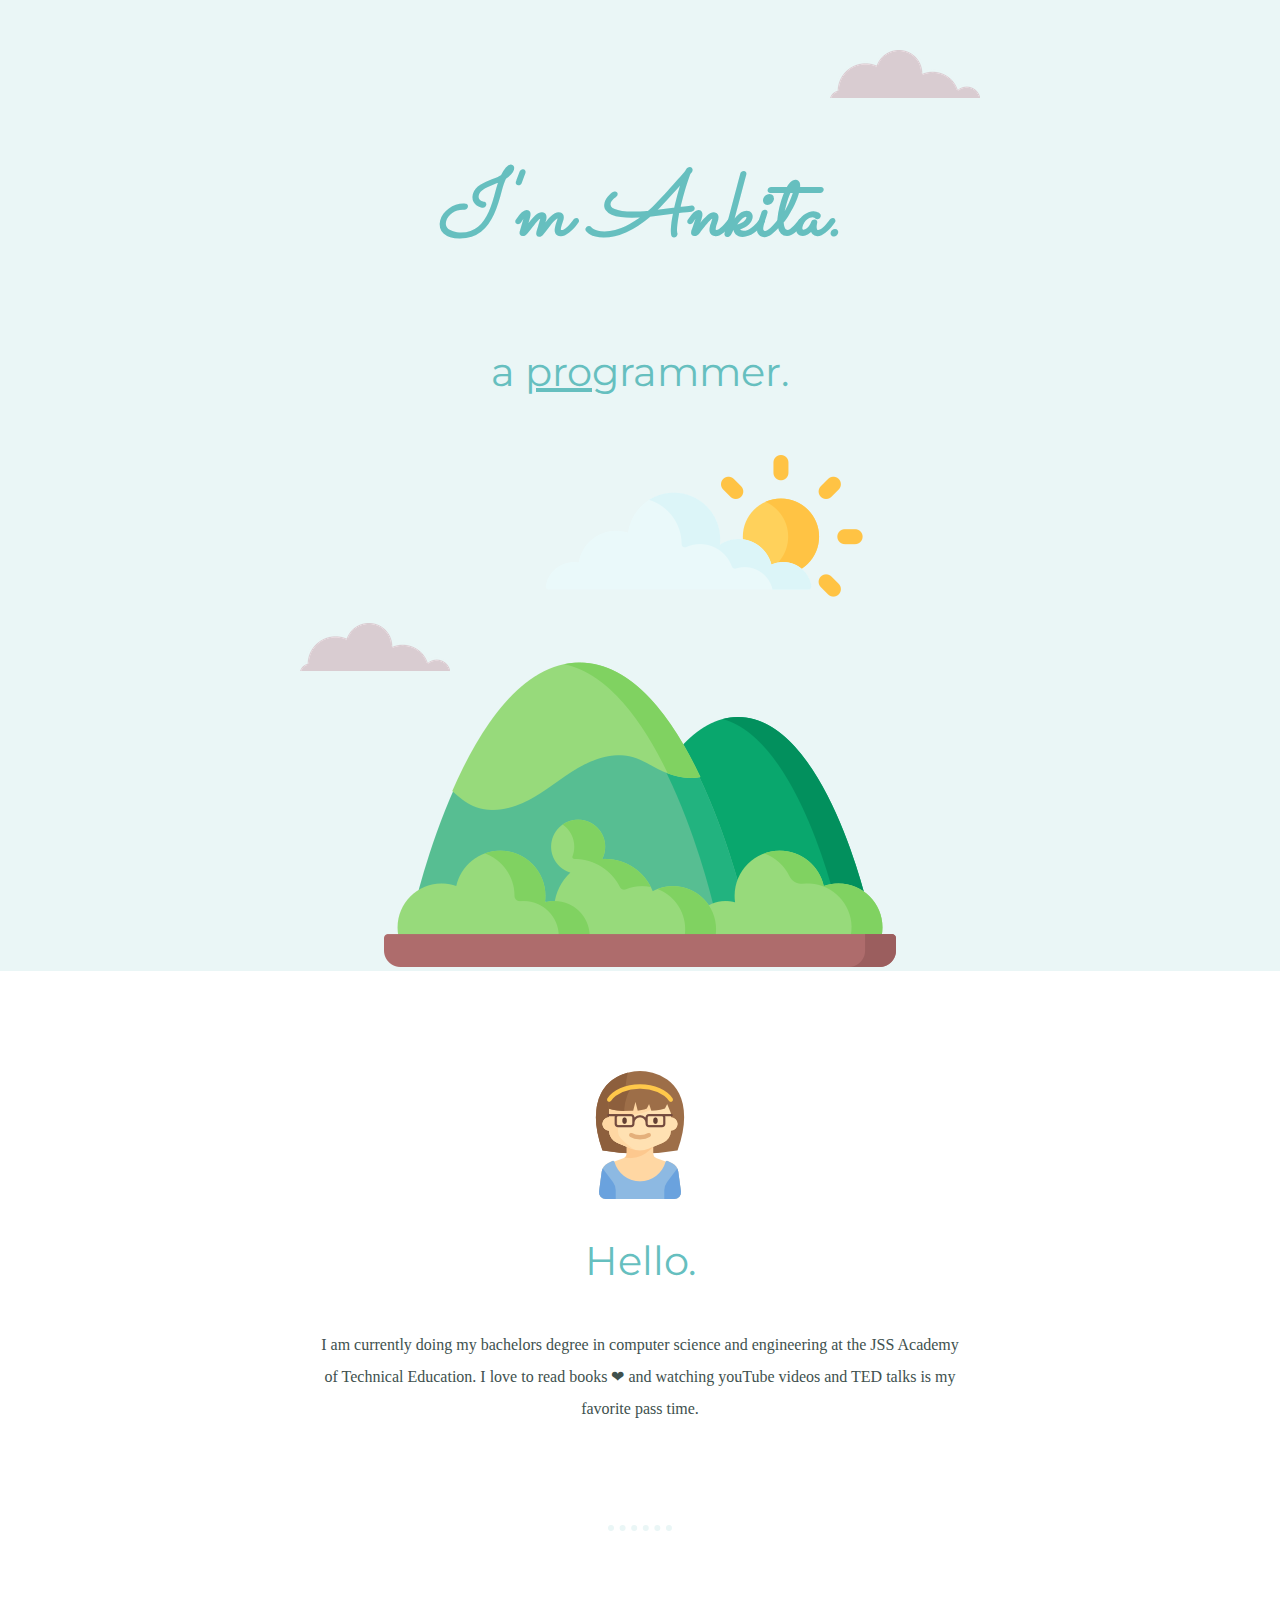
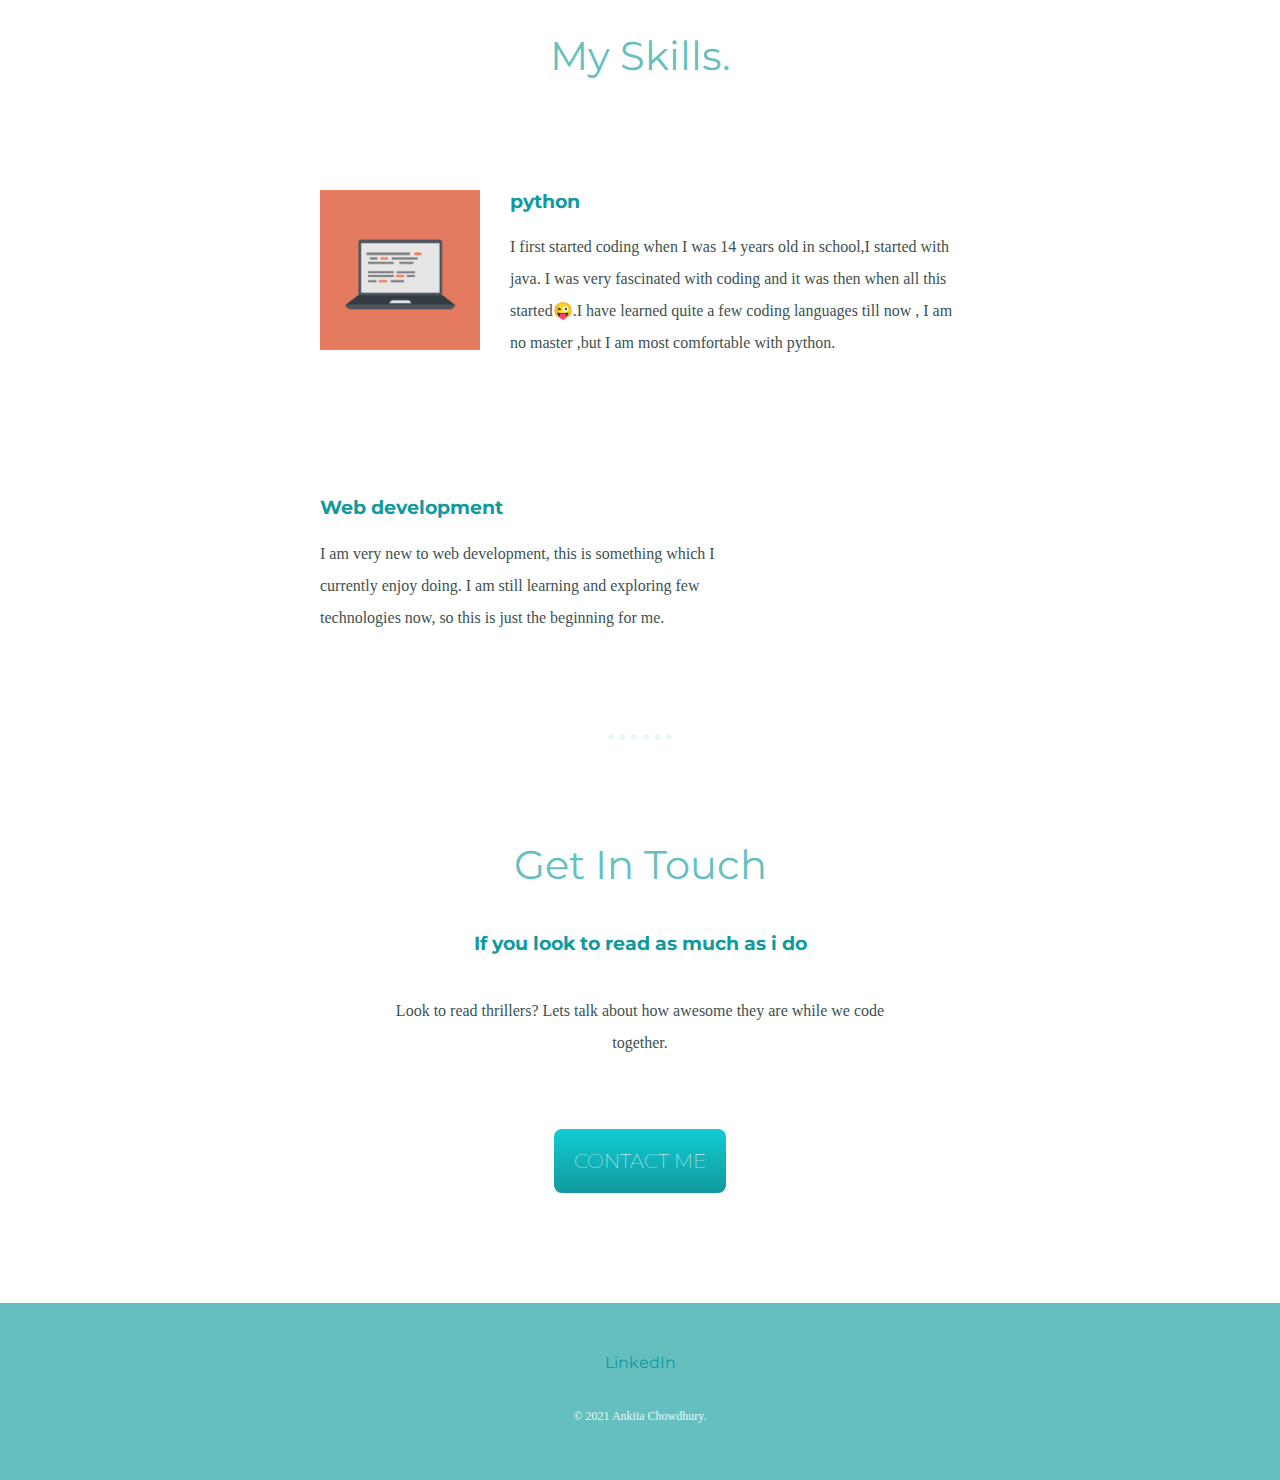
==== index.html @ fbf55fbf "Add initial MySite files" ====
<!DOCTYPE html>
<html lang="en">
<head>
    <meta charset="UTF-8">
    <meta http-equiv="X-UA-Compatible" content="IE=edge">
    <meta name="viewport" content="width=device-width, initial-scale=1.0">
    <link rel="preconnect" href="https://fonts.googleapis.com">
    <link rel="preconnect" href="https://fonts.gstatic.com" crossorigin>
    <link href="https://fonts.googleapis.com/css2?family=Montserrat&family=Sacramento&display=swap" rel="stylesheet">
    <title>Ankita Chowdhury</title>
    <link rel="stylesheet" href="css/styles.css">
    <link rel="icon" href="favicon.ico">
</head>
<body>
    <div class="top-container">
        <img class = "top-cloud"src="images/cloud.png" alt="cloud-img">
        <h1><em>I'm Ankita.</em></h1>
        <p><h2 style="font-weight: normal;">a <span class="pro">pro</span>grammer.</h2></p>
        <img class = "bottom-cloud" src="images/cloud.png" alt="cloud-img">
        <img src="images/mountain1.png" alt="mountain-img">
    </div>
    <div class="mid-container">
        <div class="profile">
            <img class = "profile-img" src="images/girl.png" alt="profile-img">
            <h2>Hello.</h2>
            <p>I am currently doing my bachelors degree in computer science and engineering at the JSS Academy of Technical Education.
                I love to read books ❤ and watching youTube videos and TED talks is my favorite pass time.</p>
          </div>
          <hr>
          <div class="skills">
            <h2>My Skills.</h2>
            <div class="skill-row"> 
              <img class="code-img" src="images/computer.png" alt="">
              <h3>python</h3>
              <p>I first started coding when I was 14 years old in school,I started with java.
                I was very fascinated with coding and it was then when all this started😜.I have learned quite a few coding languages till
                now , I am no master ,but  I am most comfortable with python.
              </p>
            </div>
            <div class="skill-row">
              <img  src="" alt="">
              <iframe class="webdev-img" src="https://giphy.com/embed/juua9i2c2fA0AIp2iq" width="280" height="200" frameBorder="0" class="giphy-embed" ></iframe>
              <h3>Web development </h3>
              <p>I am very new to web development, this is something which I currently enjoy doing. I am still learning and exploring few technologies
                  now, so this is just the beginning for me.
                  </p>
            </div>
          </div>
          <hr>
          <div class="contact-me">
            <h2>Get In Touch</h2>
            <h3>If you look to read as much as i do  </h3>
            <p class = "contact-message">Look to read thrillers? Lets talk about how awesome they are while we code together.</p>
            <a class="btn" href="mailto:ankitachowdhuryy6o@gmail.com">CONTACT ME</a>
          </div>

    </div>
    <div class="bottom-container">
        <a class="footer-link" href="https://www.linkedin.com/in/ankita-chowdhury-b067b91b0">LinkedIn</a>
        
        <p class = "copyright">© 2021 Ankita Chowdhury.</p>
    </div>
    
</body>
</html>
---- css/styles.css ----
body{
    margin:0;
    text-align:center;
    font-family: 'Merriweather', serif;
    color:#40514E;
    
}
h1{
    margin:50px;
    font-family: 'Sacramento', cursive;
    font-size:5.625rem;
    color: #66BFBF;
}



h2{
    font-family: 'Montserrat', sans-serif;
    color: #66BFBF;
    font-size:2.5rem;
    font-weight:normal;
    padding-bottom: 10px;

}
h3{
    font-family: 'Montserrat', sans-serif;
    color:#11999E;
}

a{
    color:#11999E;
    font-family: 'Montserrat', sans-serif;
    text-decoration: none;
    margin:10px 20px;

}
a:hover{
    color:#EAF6F6;
}

p{
    line-height: 2;
}

hr{
    border-style: dotted none none none;
    border-width: 6px;
    border-color:#EAF6F6;
    width:5%;
    margin: 100px auto;

}


.top-container{
    background-color:#EAF6F6;
    position: relative;
    padding-top:100px;
}

.profile{
    width:50%;
    margin:auto;
    text-align:center;
    
    
}

.contact-message{
    width:40%;
    margin:40px auto 60px;
}



.bottom-cloud{
    position:absolute;
    left:300px;
    bottom:300px;
}

.top-cloud{
    
    position: absolute;
    top:50px;
    right:300px;
}

.skill-row{
    margin:100px auto 100px auto;
    width:50%;
    text-align:left;
    

}

.code-img{
    width:25%;
    float: left;
    margin-right:30px;
}

.webdev-img{
    width:25%;
    float: right;
    margin-left:30px;
}


.btn {
    background: #11CDD4;
    background-image: -webkit-linear-gradient(top, #11CDD4, #11999E);
    background-image: -moz-linear-gradient(top, #11CDD4, #11999E);
    background-image: -ms-linear-gradient(top, #11CDD4, #11999E);
    background-image: -o-linear-gradient(top, #11CDD4, #11999E);
    background-image: -webkit-gradient(to bottom, #11CDD4, #11999E);
    -webkit-border-radius: 8px;
    -moz-border-radius: 8px;
    border-radius: 8px;
    color: #FFFFFF;
    font-family: 'Montserrat', sans-serif;
    font-size: 20px;
    font-weight: 100;
    padding: 20px;
    text-decoration: none;
    display: inline-block;
    cursor: pointer;
    text-align: center;
 }
 
 .btn:hover {
    border: solid #2BC4AD 1px;
    background: #1E62D0;
    background-image: -webkit-linear-gradient(top, #1E62D0, #30E3CB);
    border-radius: 8px;
    text-decoration: none;
 }

 .bottom-container{
     
     background-color:#66BFBF;
     padding:50px 0 20px;
   
    
}

.copyright{
    color:#EAF6F6;
    font-size: 0.75rem;
    padding:20px 0;
}

.mid-container{
    margin: 100px 0;
}

.pro{
    text-decoration: underline;
    line-height: 2;
}
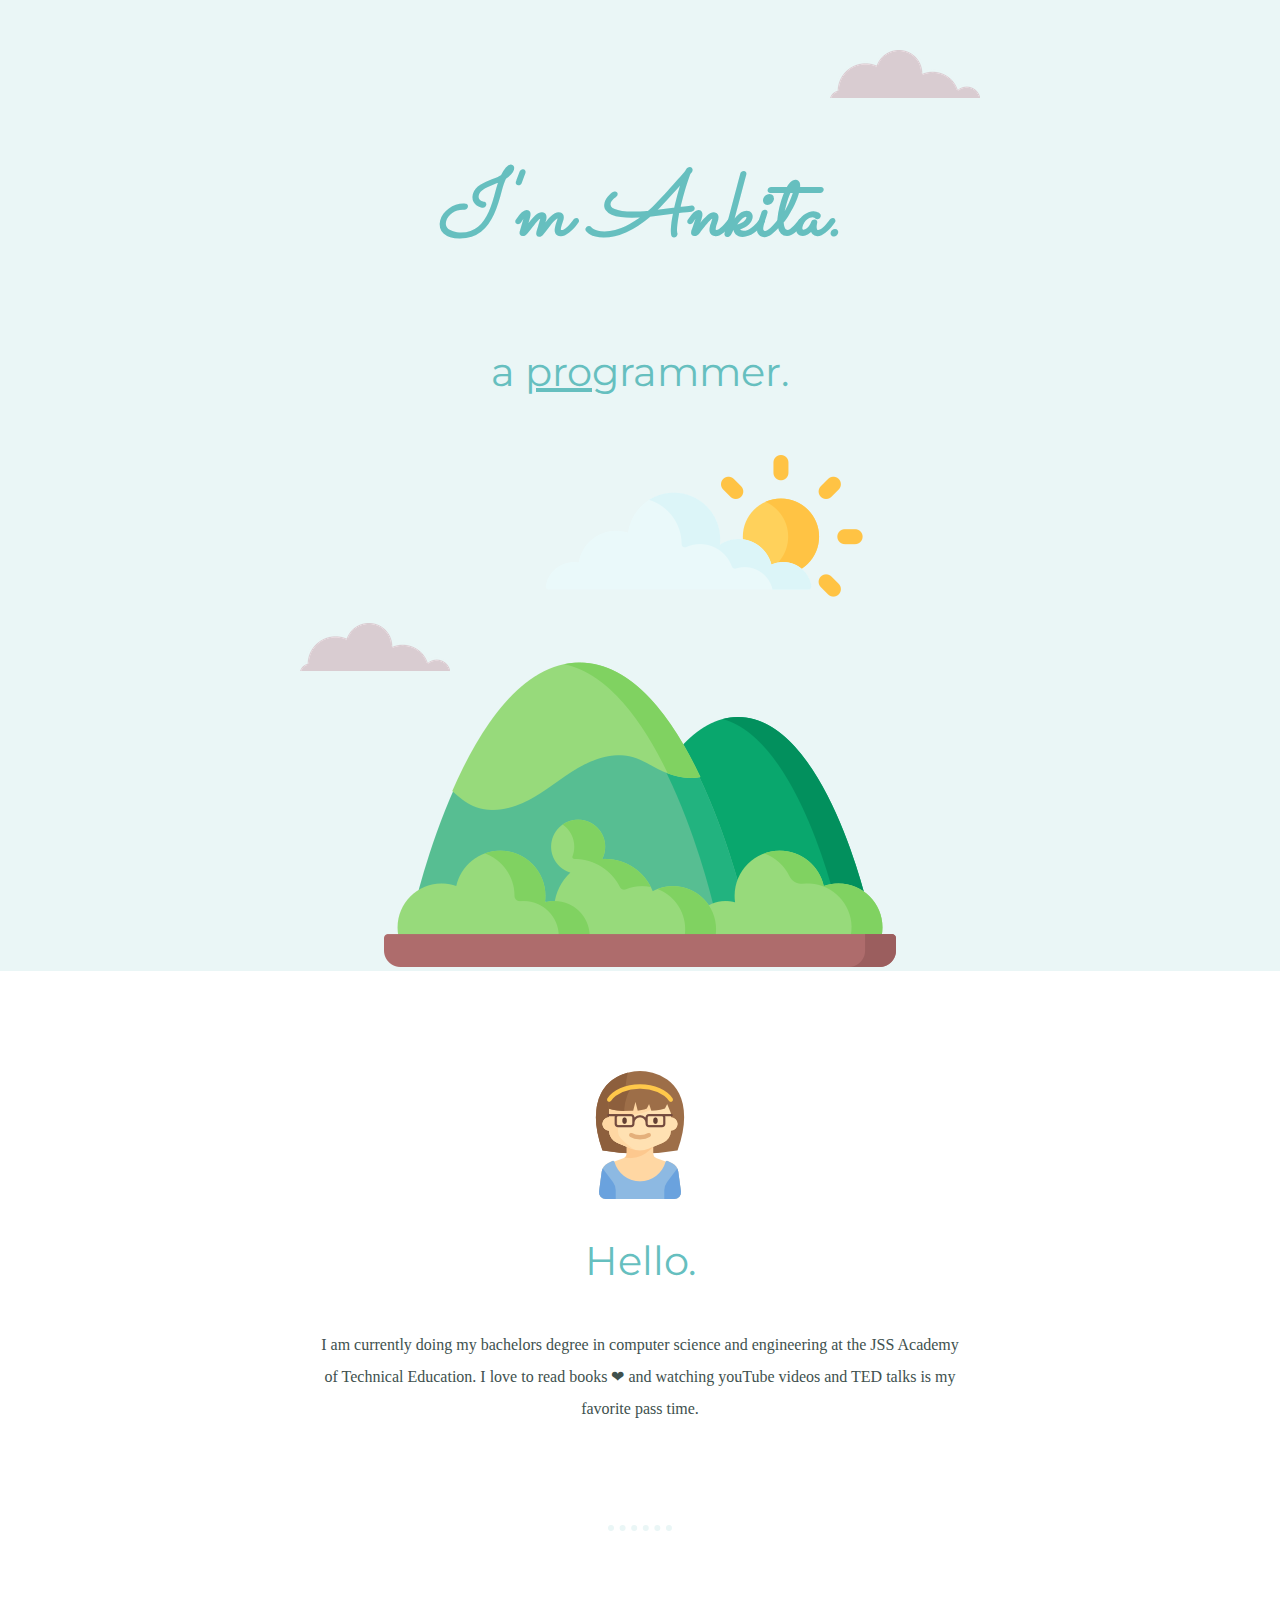
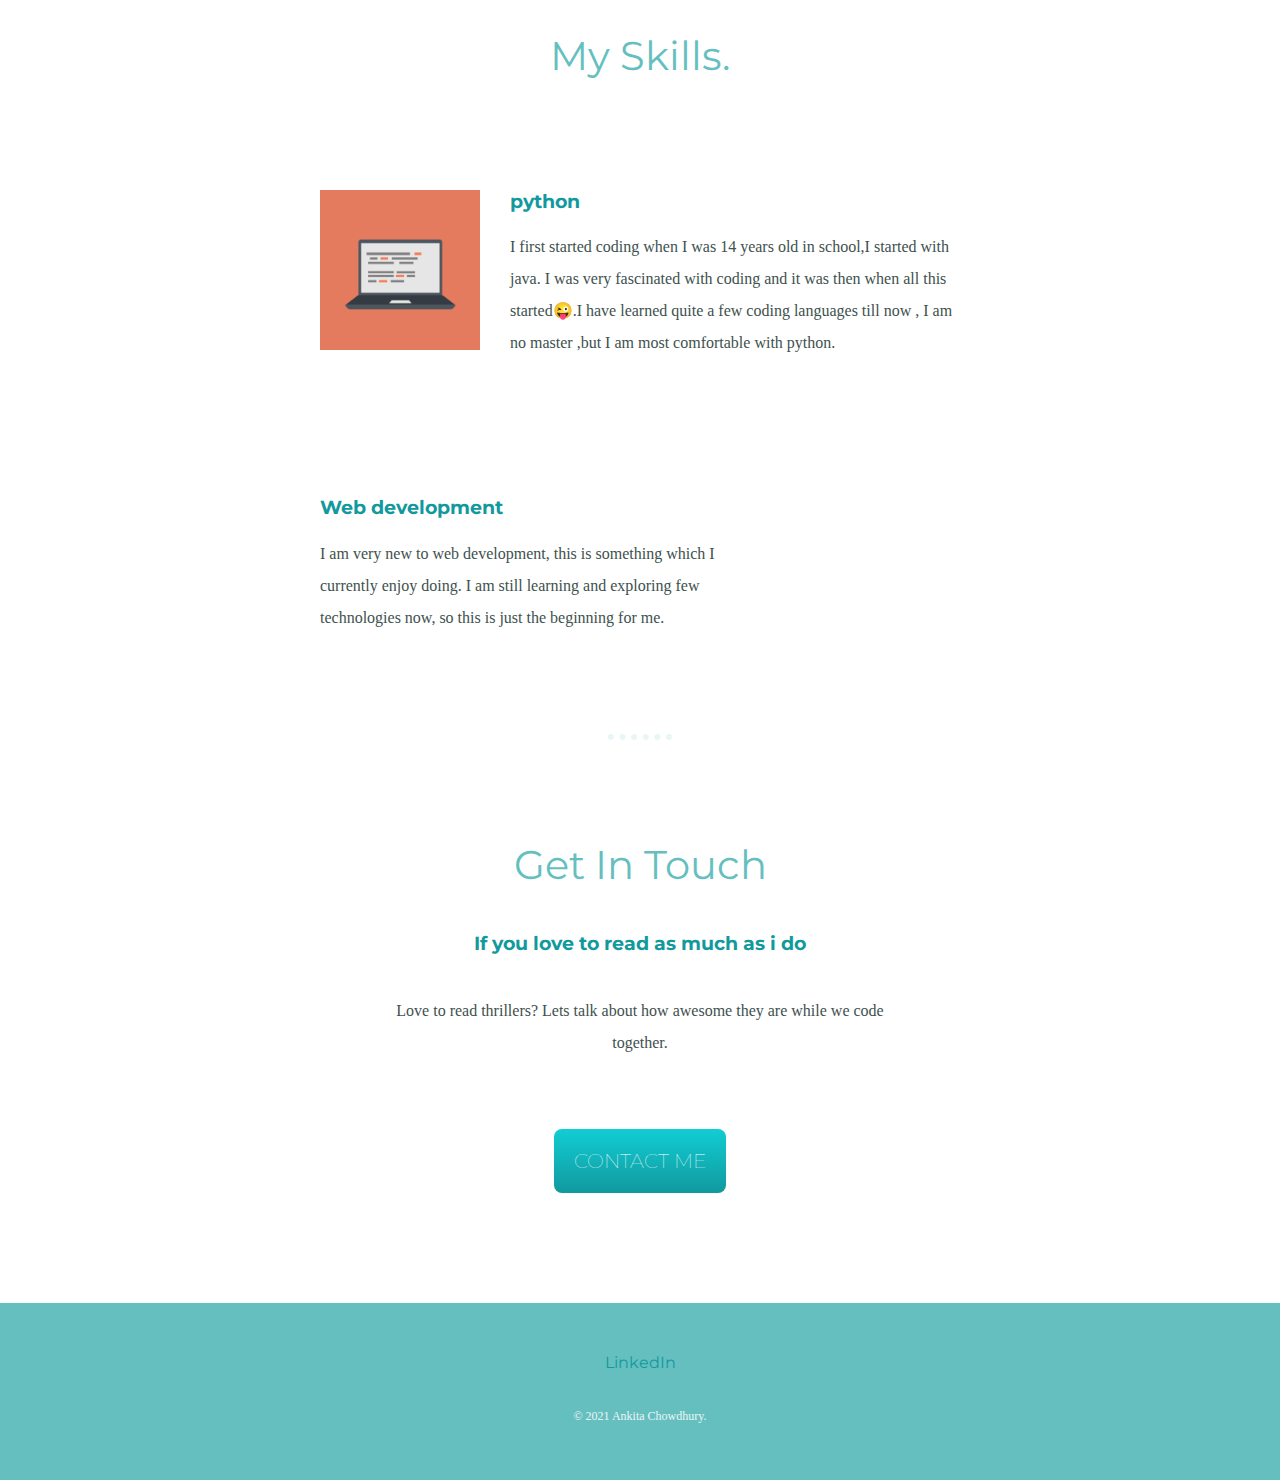
==== commit fd5ef5eb: "changed some spellings" ====
--- a/index.html
+++ b/index.html
@@ -49,8 +49,8 @@
           <hr>
           <div class="contact-me">
             <h2>Get In Touch</h2>
-            <h3>If you look to read as much as i do  </h3>
-            <p class = "contact-message">Look to read thrillers? Lets talk about how awesome they are while we code together.</p>
+            <h3>If you love to read as much as i do  </h3>
+            <p class = "contact-message">Love to read thrillers? Lets talk about how awesome they are while we code together.</p>
             <a class="btn" href="mailto:ankitachowdhuryy6o@gmail.com">CONTACT ME</a>
           </div>
 
@@ -62,4 +62,4 @@
     </div>
     
 </body>
-</html>+</html>
